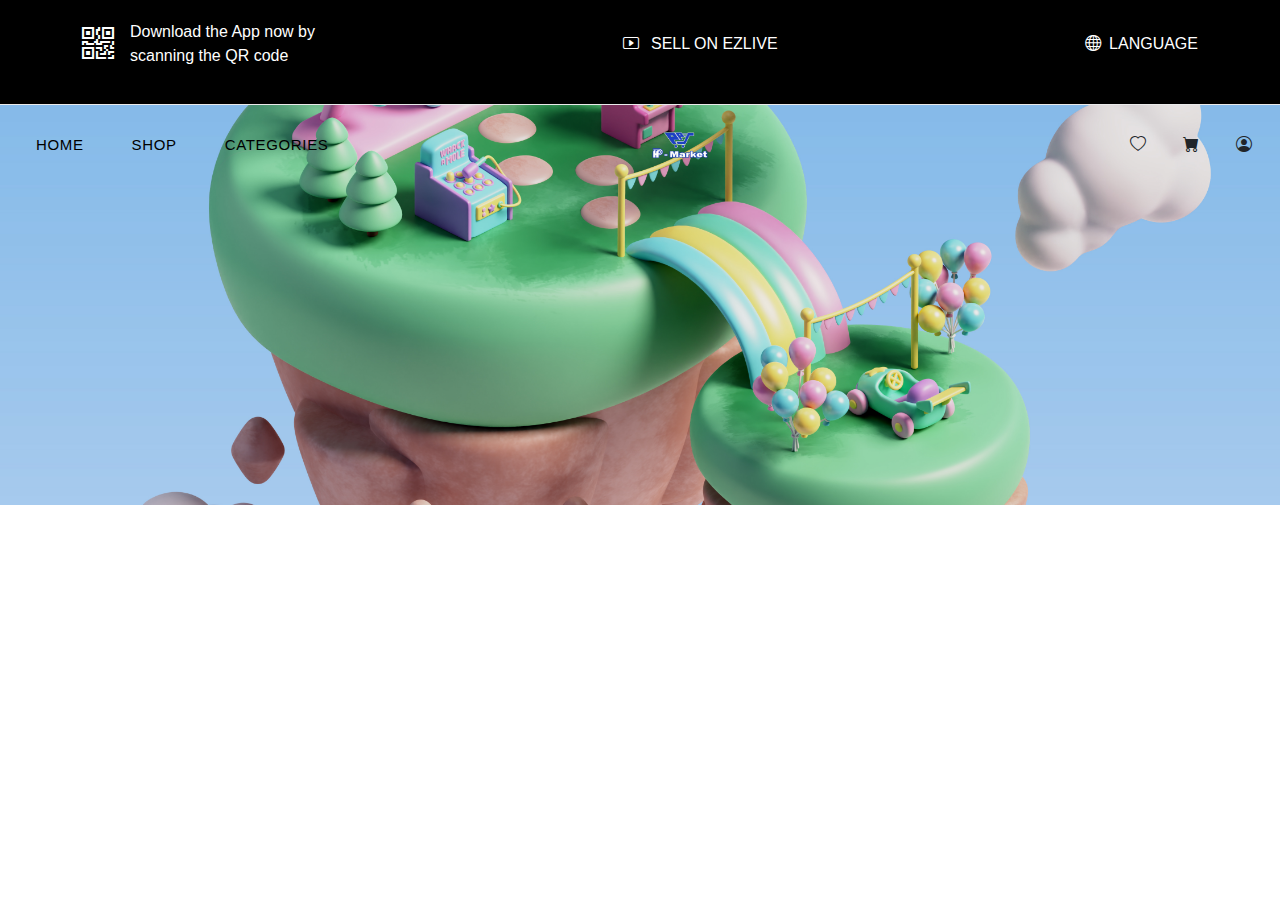
==== index.html @ 407cff0b "Day-1 commit" ====
<!doctype html>
<html lang="en">

<head>
  <meta charset="utf-8">
  <meta name="viewport" content="width=device-width, initial-scale=1">
  <title>Ecommerce_Design</title>
  <!-- bootstrap link -->
  <link href="https://cdn.jsdelivr.net/npm/bootstrap@5.3.3/dist/css/bootstrap.min.css" rel="stylesheet"
    integrity="sha384-QWTKZyjpPEjISv5WaRU9OFeRpok6YctnYmDr5pNlyT2bRjXh0JMhjY6hW+ALEwIH" crossorigin="anonymous">
  <!-- bootstrap_icon link -->
  <link href="https://cdn.jsdelivr.net/npm/bootstrap-icons/font/bootstrap-icons.css" rel="stylesheet">
  <!-- css_link -->
  <link rel="stylesheet" type="text/css" href="style.css">
</head>

<body>
  <!-- header -->
  <header class="site-header">
    <div class="container">
      <div class="row">
        <div class="col-lg-12 col-12 d-flex flex-wrap align-items-center">
          <p class="d-flex me-4 mb-3">
            <i class="bi bi-qr-code me-2 pe-2" style="font-size: 2rem;"></i>
            Download the App now by<br>
            scanning the QR code
          </p>
          <p class="d-flex d-lg-block d-md-block d-none me-4 mb-3 ms-auto">
            <i class="i bi-play-btn me-2"></i>
            SELL ON EZLIVE
          </p>
          <p class="site-header-icon-wrap text-white d-flex mb-3 ms-auto">
            <i class="bi bi-globe me-2"></i>
            LANGUAGE
          </p>
        </div>
      </div>
    </div>
  </header>
  <!-- header -->

  <!-- background image container -->
  <div class="background-image-container" style="background-image: url('profile1.jpg'); background-size: cover; background-position: center; width: 100%; height: 400px; position: relative;">
    <!-- navbar -->
    <nav class="navbar navbar-expand-lg navbar-light" style="position: absolute; top: 0; width: 100%;">
      <div class="container-fluid">
        <ul class="nav col-12 col-md-auto mb-2 justify-content-center mb-md-0">
          <li><a href="#" class="px-4">HOME</a></li>
          <li><a href="#" class="px-4">SHOP</a></li>
          <li><a href="#" class="px-4">CATEGORIES</a></li>
        </ul>

        <a href="#" class="d-flex align-items-center col-md-3 mb-2 mb-md-0 text-dark text-decoration-none ms-auto">
          <img src="Logo.png" width="80" height="64" alt="Ezlive"/>
        </a>

        <div class="col-md-3 text-end">
          <i class="bi bi-heart px-3" aria-label="Wishlist"></i>
          <i class="bi bi-cart-fill px-3" aria-label="Cart"></i>
          <i class="bi bi-person-circle px-3" aria-label="Profile"></i>
        </div>
      </div>
    </nav>
    <!-- navbar -->

    <!-- slider (if any) -->
    <!-- Add your slider code here if you have one -->
  </div>
  <!-- background image container -->

<script src="https://cdn.jsdelivr.net/npm/bootstrap@5.3.3/dist/js/bootstrap.bundle.min.js"
  integrity="sha384-YvpcrYf0tY3lHB60NNkmXc5s9fDVZLESaAA55NDzOxhy9GkcIdslK1eN7N6jIeHz"
  crossorigin="anonymous"></script>
</body>

</html>
---- style.css ----
.site-header{
    background-color: #000;
    border-bottom: 1px solid #eaeaea;
    /* margin-bottom: 20px; */
    padding: 20px 0;
    color: #fff;
    font-family: "Montserrat", Sans-serif;
}

/* Navigation menu styles */
nav ul{
    margin: 0;
    padding: 0;
    list-style: none;
}

/* Navigation menu list item styles */
nav ul li{
  font-family: "Montserrat", Sans-serif;
  font-size: 15px;
  font-weight: 500;
  text-transform: uppercase;
  line-height: 26px;
  letter-spacing: 0.65px;
}

/* Navigation menu link hover styles */
nav ul li a:hover{
    color: #ef1ad6;
}

/* Navigation menu link styles */
nav ul li a{
    text-decoration: none;
    color: #000;
    display: inline-block;
} /* end nav ul li a */
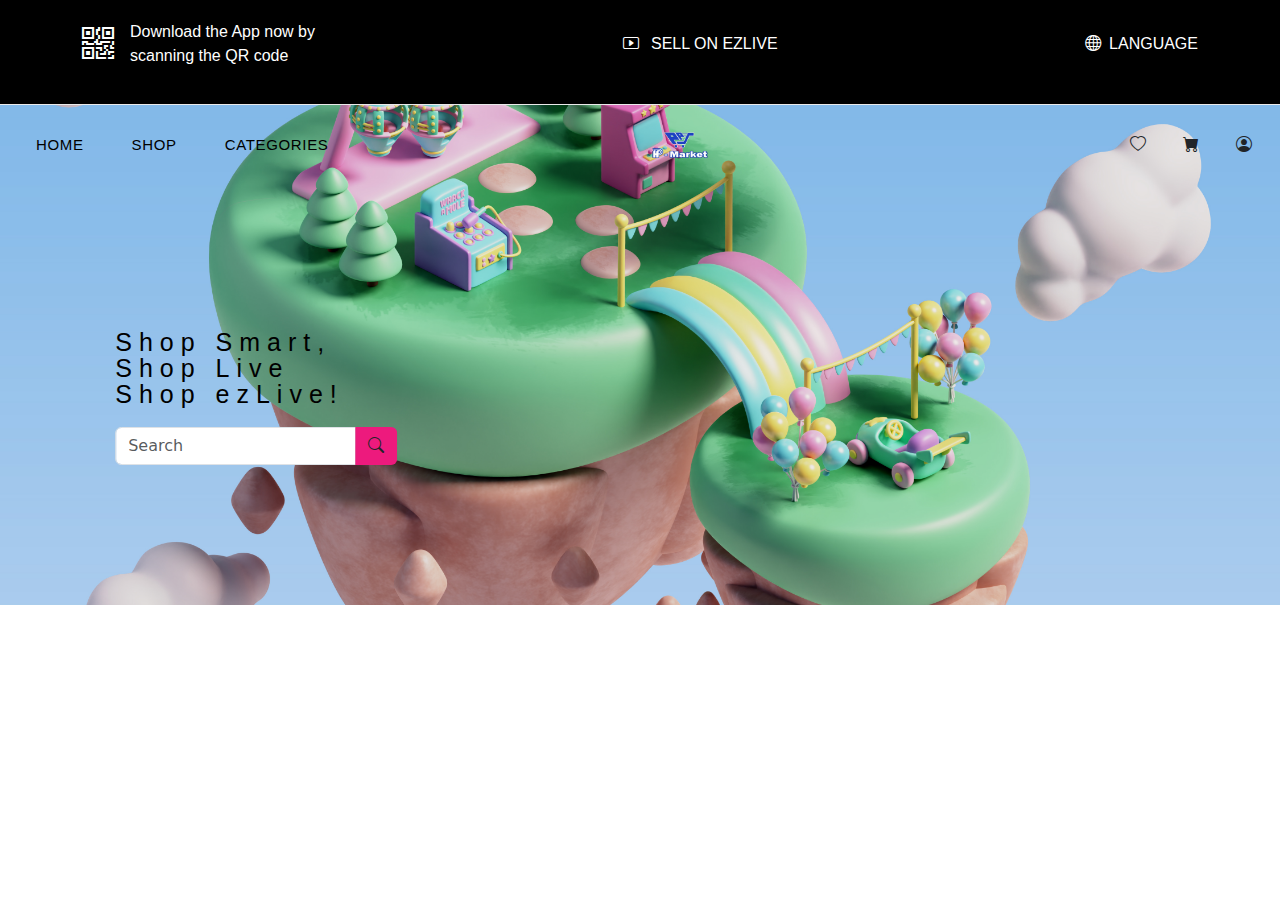
==== commit 3493af11: "Day2 commit" ====
--- a/index.html
+++ b/index.html
@@ -40,7 +40,22 @@
   <!-- header -->
 
   <!-- background image container -->
-  <div class="background-image-container" style="background-image: url('profile1.jpg'); background-size: cover; background-position: center; width: 100%; height: 400px; position: relative;">
+  <div class="background-image-container" 
+    style="background-image: url('profile1.jpg'); background-size: cover; 
+    background-position: center; width: 100%; height: 500px; position: relative;">
+    <!-- search bar in the background-image-->
+     <div class="search-bar-container">
+      <p class="search-bar-text">Shop Smart,
+        <br>Shop Live
+        <br>Shop ezLive!
+      </p>
+      <div class="input-group mb-3">
+        <input type="text" class="form-control" placeholder="Search" aria-label="Search"
+          aria-describedby="button-addon2">
+        <button class="btn btn-outline-white" style="background-color: #ed1a7d;" type="button" id="button-addon2"><i class="bi bi-search"></i></button>
+      </div>
+    </div>
+
     <!-- navbar -->
     <nav class="navbar navbar-expand-lg navbar-light" style="position: absolute; top: 0; width: 100%;">
       <div class="container-fluid">
@@ -62,11 +77,11 @@
       </div>
     </nav>
     <!-- navbar -->
-
-    <!-- slider (if any) -->
-    <!-- Add your slider code here if you have one -->
   </div>
   <!-- background image container -->
+
+  <!-- Exploer Sport start -->
+
 
 <script src="https://cdn.jsdelivr.net/npm/bootstrap@5.3.3/dist/js/bootstrap.bundle.min.js"
   integrity="sha384-YvpcrYf0tY3lHB60NNkmXc5s9fDVZLESaAA55NDzOxhy9GkcIdslK1eN7N6jIeHz"
--- a/style.css
+++ b/style.css
@@ -35,3 +35,21 @@
     color: #000;
     display: inline-block;
 } /* end nav ul li a */
+
+.search-bar-container{
+    position: absolute; 
+    top: 60%;
+    left: 20%; 
+    transform: translate(-50%, -50%); 
+    width: 22%; 
+}
+
+.search-bar-text{
+    font-family: 'Roboto', sans-serif;
+    font-size: 25px;
+    font-weight: 500;
+    color: #000;
+    margin-bottom: 20px;
+    line-height: 26px;
+    letter-spacing: 7px;
+}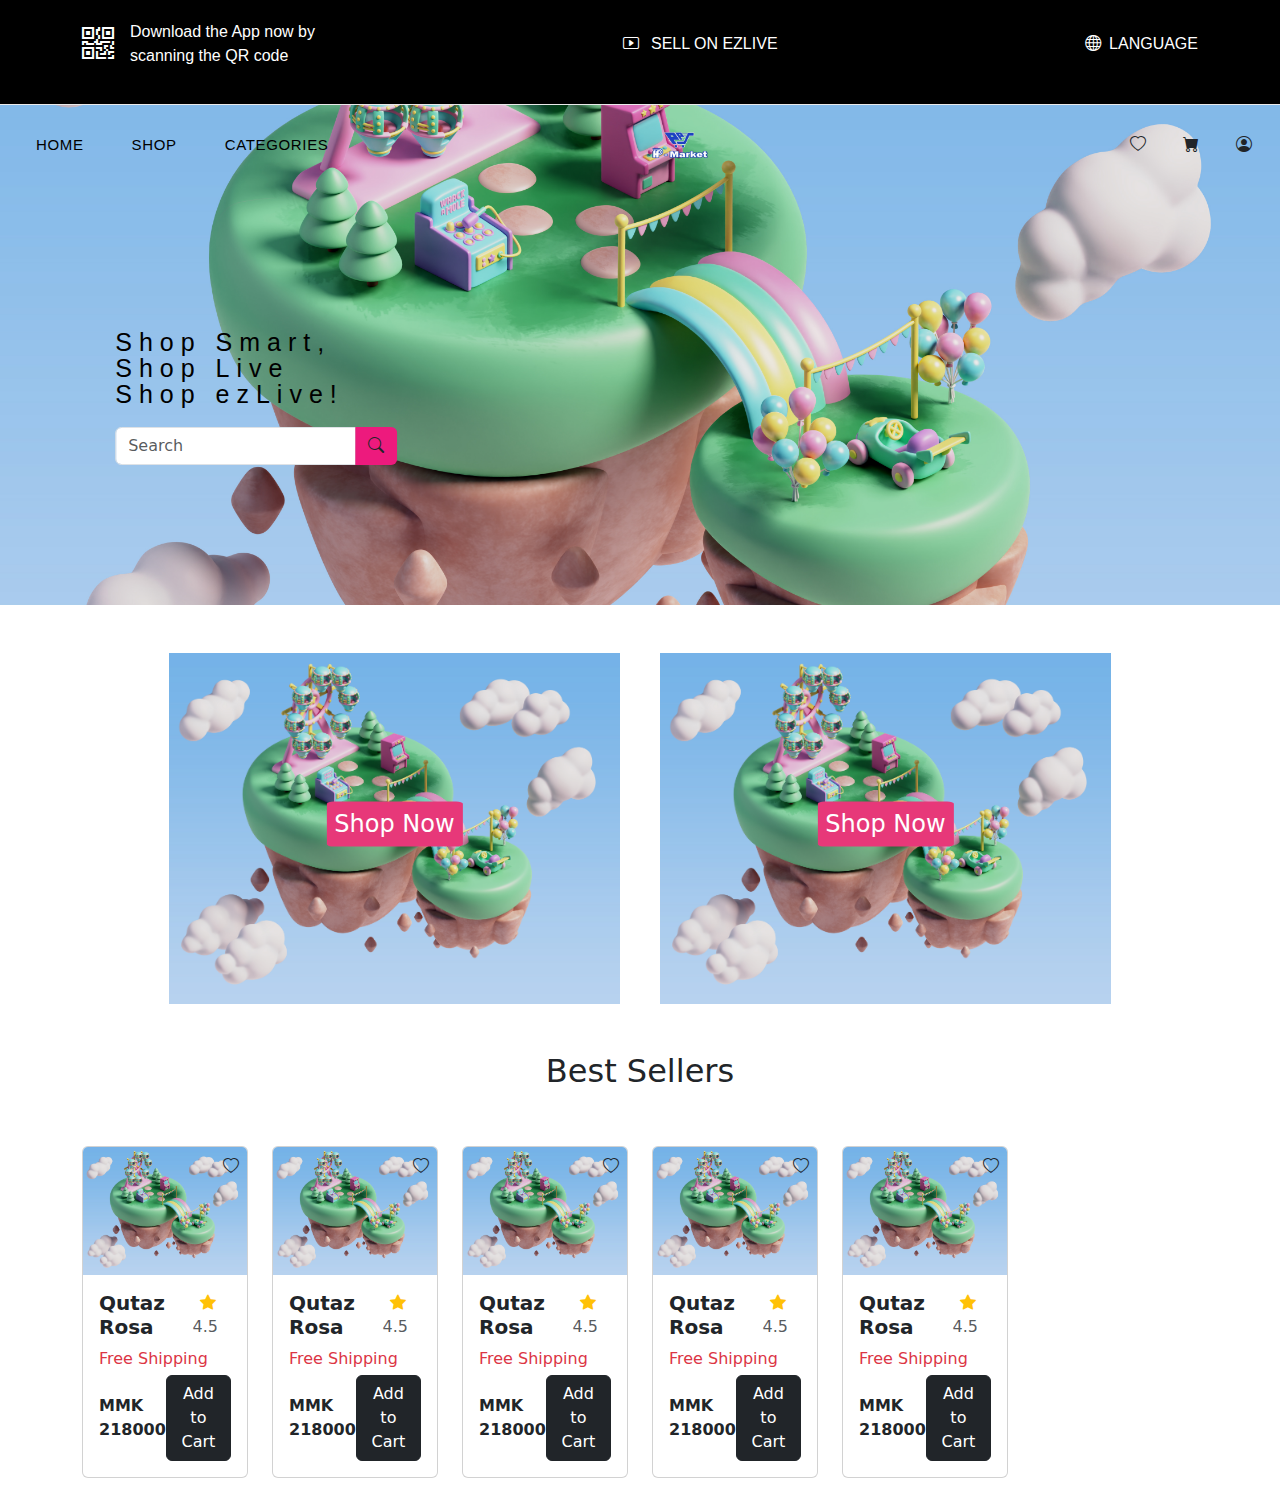
==== commit c656def8: "Day3 commit" ====
--- a/index.html
+++ b/index.html
@@ -1,91 +1,302 @@
 <!doctype html>
 <html lang="en">
 
-<head>
-  <meta charset="utf-8">
-  <meta name="viewport" content="width=device-width, initial-scale=1">
-  <title>Ecommerce_Design</title>
-  <!-- bootstrap link -->
-  <link href="https://cdn.jsdelivr.net/npm/bootstrap@5.3.3/dist/css/bootstrap.min.css" rel="stylesheet"
-    integrity="sha384-QWTKZyjpPEjISv5WaRU9OFeRpok6YctnYmDr5pNlyT2bRjXh0JMhjY6hW+ALEwIH" crossorigin="anonymous">
-  <!-- bootstrap_icon link -->
-  <link href="https://cdn.jsdelivr.net/npm/bootstrap-icons/font/bootstrap-icons.css" rel="stylesheet">
-  <!-- css_link -->
-  <link rel="stylesheet" type="text/css" href="style.css">
-</head>
-
-<body>
-  <!-- header -->
-  <header class="site-header">
-    <div class="container">
-      <div class="row">
-        <div class="col-lg-12 col-12 d-flex flex-wrap align-items-center">
-          <p class="d-flex me-4 mb-3">
-            <i class="bi bi-qr-code me-2 pe-2" style="font-size: 2rem;"></i>
-            Download the App now by<br>
-            scanning the QR code
-          </p>
-          <p class="d-flex d-lg-block d-md-block d-none me-4 mb-3 ms-auto">
-            <i class="i bi-play-btn me-2"></i>
-            SELL ON EZLIVE
-          </p>
-          <p class="site-header-icon-wrap text-white d-flex mb-3 ms-auto">
-            <i class="bi bi-globe me-2"></i>
-            LANGUAGE
-          </p>
-        </div>
-      </div>
+  <head>
+    <meta charset="utf-8">
+    <meta name="viewport" content="width=device-width, initial-scale=1">
+    <title>Ecommerce_Design</title>
+    <!-- bootstrap link -->
+    <link href="https://cdn.jsdelivr.net/npm/bootstrap@5.3.3/dist/css/bootstrap.min.css" rel="stylesheet"
+      integrity="sha384-QWTKZyjpPEjISv5WaRU9OFeRpok6YctnYmDr5pNlyT2bRjXh0JMhjY6hW+ALEwIH" crossorigin="anonymous">
+    <!-- bootstrap_icon link -->
+    <link href="https://cdn.jsdelivr.net/npm/bootstrap-icons/font/bootstrap-icons.css" rel="stylesheet">
+    <!-- css_link -->
+    <link rel="stylesheet" type="text/css" href="style.css">
+  </head>
+
+  <body>
+    <!-- header -->
+    <header class="site-header">
+      <div class="container">
+        <div class="row">
+          <div class="col-lg-12 col-12 d-flex flex-wrap align-items-center">
+            <p class="d-flex me-4 mb-3">
+              <i class="bi bi-qr-code me-2 pe-2" style="font-size: 2rem;"></i>
+              Download the App now by<br>
+              scanning the QR code
+            </p>
+            <p class="d-flex d-lg-block d-md-block d-none me-4 mb-3 ms-auto">
+              <i class="i bi-play-btn me-2"></i>
+              SELL ON EZLIVE
+            </p>
+            <p class="site-header-icon-wrap text-white d-flex mb-3 ms-auto">
+              <i class="bi bi-globe me-2"></i>
+              LANGUAGE
+            </p>
+          </div>
+        </div>
+      </div>
+    </header>
+    <!-- header -->
+
+    <!-- background image container -->
+    <div class="background-image-container" style="background-image: url('profile1.jpg'); background-size: cover; 
+    background-position: center; width: 100%; height: 500px; position: relative;">
+      <!-- search bar in the background-image-->
+      <div class="search-bar-container">
+        <p class="search-bar-text">Shop Smart,
+          <br>Shop Live
+          <br>Shop ezLive!
+        </p>
+        <div class="input-group mb-3">
+          <input type="text" class="form-control" placeholder="Search" aria-label="Search"
+            aria-describedby="button-addon2">
+          <button class="btn btn-outline-white search-icon" style="background-color: #ed1a7d;" type="button"
+            id="button-addon2"><i class="bi bi-search"></i></button>
+        </div>
+      </div>
+
+      <!-- navbar -->
+      <nav class="navbar navbar-expand-lg navbar-light" style="position: absolute; top: 0; width: 100%;">
+        <div class="container-fluid">
+          <ul class="nav col-12 col-md-auto mb-2 justify-content-center mb-md-0">
+            <li><a href="#" class="px-4">HOME</a></li>
+            <li><a href="#" class="px-4">SHOP</a></li>
+            <li><a href="#" class="px-4">CATEGORIES</a></li>
+          </ul>
+
+          <a href="#" class="d-flex align-items-center col-md-3 mb-2 mb-md-0 text-dark text-decoration-none ms-auto">
+            <img src="Logo.png" width="80" height="64" alt="Ezlive" />
+          </a>
+
+          <div class="col-md-3 text-end">
+            <i class="bi bi-heart px-3" aria-label="Wishlist"></i>
+            <i class="bi bi-cart-fill px-3" aria-label="Cart"></i>
+            <i class="bi bi-person-circle px-3" aria-label="Profile"></i>
+          </div>
+        </div>
+      </nav>
+      <!-- navbar -->
     </div>
-  </header>
-  <!-- header -->
-
-  <!-- background image container -->
-  <div class="background-image-container" 
-    style="background-image: url('profile1.jpg'); background-size: cover; 
-    background-position: center; width: 100%; height: 500px; position: relative;">
-    <!-- search bar in the background-image-->
-     <div class="search-bar-container">
-      <p class="search-bar-text">Shop Smart,
-        <br>Shop Live
-        <br>Shop ezLive!
-      </p>
-      <div class="input-group mb-3">
-        <input type="text" class="form-control" placeholder="Search" aria-label="Search"
-          aria-describedby="button-addon2">
-        <button class="btn btn-outline-white" style="background-color: #ed1a7d;" type="button" id="button-addon2"><i class="bi bi-search"></i></button>
+    <!-- background image container -->
+
+    <!-- Exploer Sport start -->
+    <!-- Exploer Sport start -->
+    <!-- <div class="d-flex justify-content-center align-items-center mt-3">
+        <h2 class="text-center">
+          Explore Sports
+        </h2>
+      </div>
+  
+      <div class="container mt-2 ">
+        <div class="row justify-content-center">          left-arrow -->
+
+    <!-- Centered Icon -->
+    <!-- <div class="d-flex justify-content-center mb-3 mt-5">
+              <div class="slider-arrow d-flex justify-content-center align-items-center">
+                <i class="bi bi-arrow-left-circle"></i>
+              </div>
+              <span class="first_icon px-2">
+                <img src="profile1.jpg" alt="">
+              </span>
+              <span class="first_icon px-2">
+                <img src="Logo.png" alt="">
+              </span>
+              <span class="first_icon px-2">
+                <img src="profile1.jpg" alt="">
+              </span>
+              <span class="first_icon px-2">
+                <img src="Logo.png" alt="">
+              </span>
+              <span class="first_icon px-2">
+                <img src="profile1.jpg" alt="">
+              </span>
+              <span class="first_icon px-2">
+                <img src="Logo.png" alt="">
+              </span>
+              <span class="first_icon px-2">
+                <img src="profile1.jpg" alt="">
+              </span>
+              <div class="slider-arrow d-flex justify-content-center align-items-center">
+                <i class="bi bi-arrow-right-circle"></i>
+              </div>
+            </div>
+          </div>
+        </div>
+      </div> -->
+    <!-- Exploer Sport start -->
+
+    <!-- poster -->
+    <div class="container mt-5">
+      <div class="row justify-content-center">
+        <div class="col-5 position-relative mx-2">
+          <div class="position-absolute top-50 start-50 translate-middle">
+            <h2 class="text-center fs-4 p-2 text-white" style="background-color: #E73879; border-radius: 5%;">
+              Shop Now
+            </h2>
+          </div>
+          <img src="profile1.jpg" alt="poster" class="img-fluid">
+        </div>
+
+        <div class="col-5 position-relative mx-2">
+          <div class="position-absolute top-50 start-50 translate-middle">
+            <h2 class="text-center fs-4 p-2 text-white" style="background-color: #E73879; border-radius: 5%;">
+              Shop Now
+            </h2>
+          </div>
+          <img src="profile1.jpg" alt="poster" class="img-fluid">
+        </div>
+
       </div>
     </div>
-
-    <!-- navbar -->
-    <nav class="navbar navbar-expand-lg navbar-light" style="position: absolute; top: 0; width: 100%;">
-      <div class="container-fluid">
-        <ul class="nav col-12 col-md-auto mb-2 justify-content-center mb-md-0">
-          <li><a href="#" class="px-4">HOME</a></li>
-          <li><a href="#" class="px-4">SHOP</a></li>
-          <li><a href="#" class="px-4">CATEGORIES</a></li>
-        </ul>
-
-        <a href="#" class="d-flex align-items-center col-md-3 mb-2 mb-md-0 text-dark text-decoration-none ms-auto">
-          <img src="Logo.png" width="80" height="64" alt="Ezlive"/>
-        </a>
-
-        <div class="col-md-3 text-end">
-          <i class="bi bi-heart px-3" aria-label="Wishlist"></i>
-          <i class="bi bi-cart-fill px-3" aria-label="Cart"></i>
-          <i class="bi bi-person-circle px-3" aria-label="Profile"></i>
-        </div>
-      </div>
-    </nav>
-    <!-- navbar -->
-  </div>
-  <!-- background image container -->
-
-  <!-- Exploer Sport start -->
-
-
-<script src="https://cdn.jsdelivr.net/npm/bootstrap@5.3.3/dist/js/bootstrap.bundle.min.js"
-  integrity="sha384-YvpcrYf0tY3lHB60NNkmXc5s9fDVZLESaAA55NDzOxhy9GkcIdslK1eN7N6jIeHz"
-  crossorigin="anonymous"></script>
-</body>
+    <!-- poster -->
+
+    <!-- Best Sellers -->
+    <div class="d-flex justify-content-center align-items-center mt-5">
+      <h2 class="text-center">
+        Best Sellers
+      </h2>
+    </div>
+
+    <div class="container mt-5">
+      <div class="row justify-content-start">
+        <!-- product -->
+        <div class="col-2">
+          <div class="card mb-4">
+            <div class="position-absolute top-0 end-0 mx-2 my-2">
+              <i class="bi bi-heart"></i>
+            </div>
+            <img src="profile1.jpg" class="card-img-top" alt="">
+            <div class="card-body">
+              <div class="d-flex justify-content-between">
+                <h5 class="card-title fw-semibold me-2">Qutaz Rosa</h5>
+                <span class="text-muted"><i class="bi bi-star-fill px-2" style="color:rgb(255 193 7) ;"></i>4.5</span>
+                </i>
+              </div>
+
+              <p class="text-danger fw-medium mb-1">
+                Free Shipping
+              </p>
+
+              <div class="d-flex justify-content-between align-items-center">
+                <p class="text-dark fw-semibold my-auto">MMK 218000</p>
+                <button class="btn btn-dark card-button">Add to Cart</button>
+                </i>
+              </div>
+            </div>
+          </div>
+        </div>
+
+        <div class="col-2">
+          <div class="card mb-4">
+            <div class="position-absolute top-0 end-0 mx-2 my-2">
+              <i class="bi bi-heart"></i>
+            </div>
+            <img src="profile1.jpg" class="card-img-top" alt="">
+            <div class="card-body">
+              <div class="d-flex justify-content-between">
+                <h5 class="card-title fw-semibold me-2">Qutaz Rosa</h5>
+                <span class="text-muted"><i class="bi bi-star-fill px-2" style="color:rgb(255 193 7) ;"></i>4.5</span>
+                </i>
+              </div>
+
+              <p class="text-danger fw-medium mb-1">
+                Free Shipping
+              </p>
+
+              <div class="d-flex justify-content-between align-items-center">
+                <p class="text-dark fw-semibold my-auto">MMK 218000</p>
+                <button class="btn btn-dark card-button">Add to Cart</button>
+                </i>
+              </div>
+            </div>
+          </div>
+        </div>
+
+        <div class="col-2">
+          <div class="card mb-4">
+            <div class="position-absolute top-0 end-0 mx-2 my-2">
+              <i class="bi bi-heart"></i>
+            </div>
+            <img src="profile1.jpg" class="card-img-top" alt="">
+            <div class="card-body">
+              <div class="d-flex justify-content-between">
+                <h5 class="card-title fw-semibold me-2">Qutaz Rosa</h5>
+                <span class="text-muted"><i class="bi bi-star-fill px-2" style="color:rgb(255 193 7) ;"></i>4.5</span>
+                </i>
+              </div>
+
+              <p class="text-danger fw-medium mb-1">
+                Free Shipping
+              </p>
+
+              <div class="d-flex justify-content-between align-items-center">
+                <p class="text-dark fw-semibold my-auto">MMK 218000</p>
+                <button class="btn btn-dark card-button">Add to Cart</button>
+                </i>
+              </div>
+            </div>
+          </div>
+        </div>
+
+        <div class="col-2">
+          <div class="card mb-4">
+            <div class="position-absolute top-0 end-0 mx-2 my-2">
+              <i class="bi bi-heart"></i>
+            </div>
+            <img src="profile1.jpg" class="card-img-top" alt="">
+            <div class="card-body">
+              <div class="d-flex justify-content-between">
+                <h5 class="card-title fw-semibold me-2">Qutaz Rosa</h5>
+                <span class="text-muted"><i class="bi bi-star-fill px-2" style="color:rgb(255 193 7) ;"></i>4.5</span>
+                </i>
+              </div>
+
+              <p class="text-danger fw-medium mb-1">
+                Free Shipping
+              </p>
+
+              <div class="d-flex justify-content-between align-items-center">
+                <p class="text-dark fw-semibold my-auto">MMK 218000</p>
+                <button class="btn btn-dark card-button">Add to Cart</button>
+                </i>
+              </div>
+            </div>
+          </div>
+        </div>
+
+        <div class="col-2">
+          <div class="card mb-4">
+            <div class="position-absolute top-0 end-0 mx-2 my-2">
+              <i class="bi bi-heart"></i>
+            </div>
+            <img src="profile1.jpg" class="card-img-top" alt="">
+            <div class="card-body">
+              <div class="d-flex justify-content-between">
+                <h5 class="card-title fw-semibold me-2">Qutaz Rosa</h5>
+                <span class="text-muted"><i class="bi bi-star-fill px-2" style="color:rgb(255 193 7) ;"></i>4.5</span>
+                </i>
+              </div>
+
+              <p class="text-danger fw-medium mb-1">
+                Free Shipping
+              </p>
+
+              <div class="d-flex justify-content-between align-items-center">
+                <p class="text-dark fw-semibold my-auto">MMK 218000</p>
+                <button class="btn btn-dark card-button">Add to Cart</button>
+                </i>
+              </div>
+            </div>
+          </div>
+        </div>
+      </div>
+    </div>
+    <!-- end Sellers -->
+
+    <script src="https://cdn.jsdelivr.net/npm/bootstrap@5.3.3/dist/js/bootstrap.bundle.min.js"
+      integrity="sha384-YvpcrYf0tY3lHB60NNkmXc5s9fDVZLESaAA55NDzOxhy9GkcIdslK1eN7N6jIeHz"
+      crossorigin="anonymous"></script>
+  </body>
 
 </html>--- a/style.css
+++ b/style.css
@@ -52,4 +52,42 @@
     margin-bottom: 20px;
     line-height: 26px;
     letter-spacing: 7px;
+}
+
+.search-icon:hover{
+    color: #fff;
+}
+
+.first_icon{
+    margin: 0 35px;    
+}
+
+.first_icon img{
+    width: 100px; 
+    height: 100px; 
+    border-radius: 50%;
+    border: 1px solid #000;
+}
+
+.first_icon img:hover{
+    border: 1px solid #ef1ad6;
+}
+
+.slider-arrow{
+    color: #000;
+    cursor: pointer;
+    margin: 0 30px;
+}
+
+.slider-arrow i{
+    font-size: 30px;
+}
+
+.slider-arrow:hover{
+    color: #ef1ad6;
+}
+
+.card-button:hover{
+    color: #000;
+    background-color: floralwhite;
 }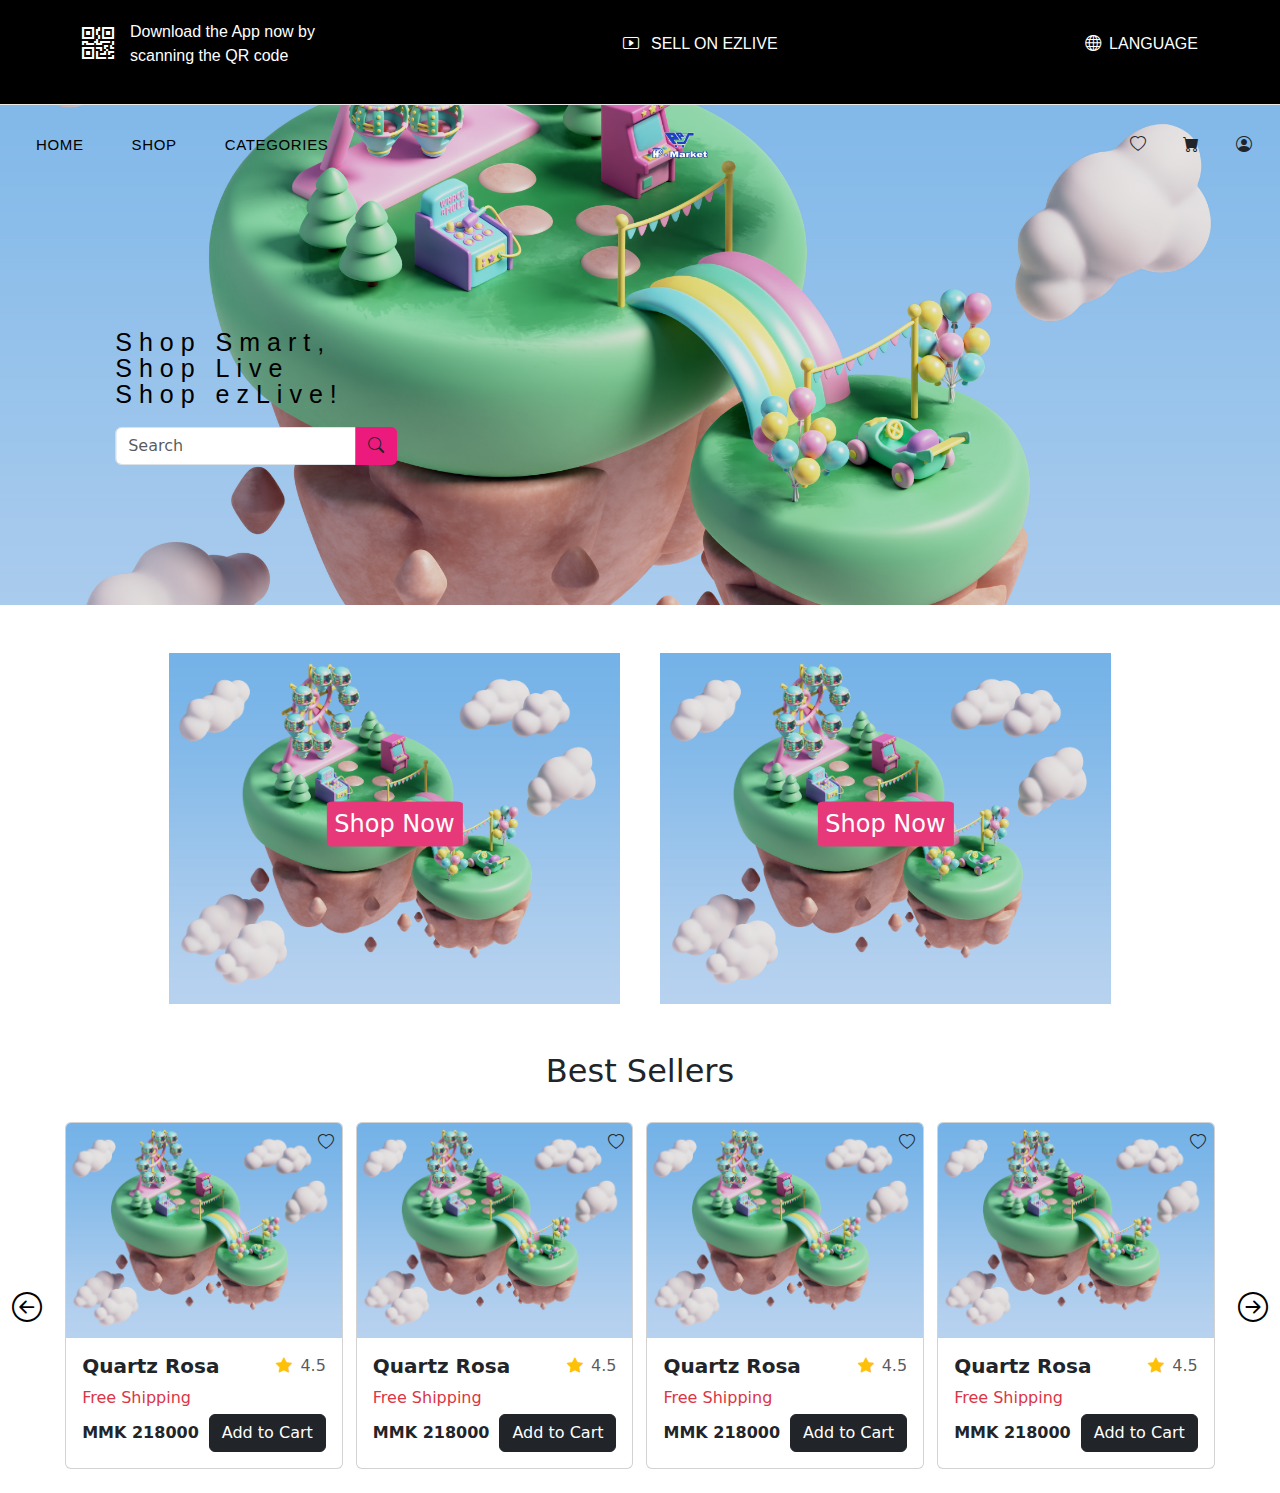
==== commit eb9e207f: "Day4 commit" ====
--- a/index.html
+++ b/index.html
@@ -157,141 +157,108 @@
         Best Sellers
       </h2>
     </div>
-
-    <div class="container mt-5">
-      <div class="row justify-content-start">
-        <!-- product -->
-        <div class="col-2">
-          <div class="card mb-4">
-            <div class="position-absolute top-0 end-0 mx-2 my-2">
-              <i class="bi bi-heart"></i>
-            </div>
-            <img src="profile1.jpg" class="card-img-top" alt="">
-            <div class="card-body">
-              <div class="d-flex justify-content-between">
-                <h5 class="card-title fw-semibold me-2">Qutaz Rosa</h5>
-                <span class="text-muted"><i class="bi bi-star-fill px-2" style="color:rgb(255 193 7) ;"></i>4.5</span>
-                </i>
-              </div>
-
-              <p class="text-danger fw-medium mb-1">
-                Free Shipping
-              </p>
-
-              <div class="d-flex justify-content-between align-items-center">
-                <p class="text-dark fw-semibold my-auto">MMK 218000</p>
-                <button class="btn btn-dark card-button">Add to Cart</button>
-                </i>
-              </div>
-            </div>
-          </div>
-        </div>
-
-        <div class="col-2">
-          <div class="card mb-4">
-            <div class="position-absolute top-0 end-0 mx-2 my-2">
-              <i class="bi bi-heart"></i>
-            </div>
-            <img src="profile1.jpg" class="card-img-top" alt="">
-            <div class="card-body">
-              <div class="d-flex justify-content-between">
-                <h5 class="card-title fw-semibold me-2">Qutaz Rosa</h5>
-                <span class="text-muted"><i class="bi bi-star-fill px-2" style="color:rgb(255 193 7) ;"></i>4.5</span>
-                </i>
-              </div>
-
-              <p class="text-danger fw-medium mb-1">
-                Free Shipping
-              </p>
-
-              <div class="d-flex justify-content-between align-items-center">
-                <p class="text-dark fw-semibold my-auto">MMK 218000</p>
-                <button class="btn btn-dark card-button">Add to Cart</button>
-                </i>
-              </div>
-            </div>
-          </div>
-        </div>
-
-        <div class="col-2">
-          <div class="card mb-4">
-            <div class="position-absolute top-0 end-0 mx-2 my-2">
-              <i class="bi bi-heart"></i>
-            </div>
-            <img src="profile1.jpg" class="card-img-top" alt="">
-            <div class="card-body">
-              <div class="d-flex justify-content-between">
-                <h5 class="card-title fw-semibold me-2">Qutaz Rosa</h5>
-                <span class="text-muted"><i class="bi bi-star-fill px-2" style="color:rgb(255 193 7) ;"></i>4.5</span>
-                </i>
-              </div>
-
-              <p class="text-danger fw-medium mb-1">
-                Free Shipping
-              </p>
-
-              <div class="d-flex justify-content-between align-items-center">
-                <p class="text-dark fw-semibold my-auto">MMK 218000</p>
-                <button class="btn btn-dark card-button">Add to Cart</button>
-                </i>
-              </div>
-            </div>
-          </div>
-        </div>
-
-        <div class="col-2">
-          <div class="card mb-4">
-            <div class="position-absolute top-0 end-0 mx-2 my-2">
-              <i class="bi bi-heart"></i>
-            </div>
-            <img src="profile1.jpg" class="card-img-top" alt="">
-            <div class="card-body">
-              <div class="d-flex justify-content-between">
-                <h5 class="card-title fw-semibold me-2">Qutaz Rosa</h5>
-                <span class="text-muted"><i class="bi bi-star-fill px-2" style="color:rgb(255 193 7) ;"></i>4.5</span>
-                </i>
-              </div>
-
-              <p class="text-danger fw-medium mb-1">
-                Free Shipping
-              </p>
-
-              <div class="d-flex justify-content-between align-items-center">
-                <p class="text-dark fw-semibold my-auto">MMK 218000</p>
-                <button class="btn btn-dark card-button">Add to Cart</button>
-                </i>
-              </div>
-            </div>
-          </div>
-        </div>
-
-        <div class="col-2">
-          <div class="card mb-4">
-            <div class="position-absolute top-0 end-0 mx-2 my-2">
-              <i class="bi bi-heart"></i>
-            </div>
-            <img src="profile1.jpg" class="card-img-top" alt="">
-            <div class="card-body">
-              <div class="d-flex justify-content-between">
-                <h5 class="card-title fw-semibold me-2">Qutaz Rosa</h5>
-                <span class="text-muted"><i class="bi bi-star-fill px-2" style="color:rgb(255 193 7) ;"></i>4.5</span>
-                </i>
-              </div>
-
-              <p class="text-danger fw-medium mb-1">
-                Free Shipping
-              </p>
-
-              <div class="d-flex justify-content-between align-items-center">
-                <p class="text-dark fw-semibold my-auto">MMK 218000</p>
-                <button class="btn btn-dark card-button">Add to Cart</button>
-                </i>
-              </div>
-            </div>
-          </div>
-        </div>
-      </div>
-    </div>
+    <div class="container-fluid mt-4">
+      <div class="row">
+        <div class="col-md-12 d-flex justify-content-between align-items-center flex-wrap">
+
+          <div class="slider-arrow justify-content-center">
+            <i class="bi bi-arrow-left-circle"></i>
+          </div>
+
+          <div class="col-md-2 d-flex flex-column align-items-center mx-4">
+            <div class="card mb-4">
+              <div class="position-absolute top-0 end-0 mx-2 my-2">
+                <i class="bi bi-heart"></i>
+              </div>
+              <img src="profile1.jpg" class="card-img-top" alt="Product Image">
+              <div class="card-body">
+                <div class="d-flex justify-content-between">
+                  <h5 class="card-title fw-semibold me-2">Quartz Rosa</h5>
+                  <span class="text-muted">
+                    <i class="bi bi-star-fill px-2" style="color:rgb(255 193 7);"></i>4.5
+                  </span>
+                </div>
+                <p class="text-danger fw-medium mb-1">Free Shipping</p>
+                <div class="d-flex justify-content-between align-items-center">
+                  <p class="text-dark fw-semibold my-auto" style="white-space: nowrap; margin-right: 10px;">MMK 218000</p>
+                  <button type="button" class="btn btn-dark card-button" style="white-space: nowrap;">Add to Cart</button>
+                </div>
+              </div>
+            </div>
+          </div>
+
+          <div class="col-md-2 d-flex flex-column align-items-center mx-4">
+            <div class="card mb-4">
+              <div class="position-absolute top-0 end-0 mx-2 my-2">
+                <i class="bi bi-heart"></i>
+              </div>
+              <img src="profile1.jpg" class="card-img-top" alt="Product Image">
+              <div class="card-body">
+                <div class="d-flex justify-content-between">
+                  <h5 class="card-title fw-semibold me-2">Quartz Rosa</h5>
+                  <span class="text-muted">
+                    <i class="bi bi-star-fill px-2" style="color:rgb(255 193 7);"></i>4.5
+                  </span>
+                </div>
+                <p class="text-danger fw-medium mb-1">Free Shipping</p>
+                <div class="d-flex justify-content-between align-items-center">
+                  <p class="text-dark fw-semibold my-auto" style="white-space: nowrap; margin-right: 10px;">MMK 218000</p>
+                  <button type="button" class="btn btn-dark card-button" style="white-space: nowrap;">Add to Cart</button>
+                </div>
+              </div>
+            </div>
+          </div>
+
+          <div class="col-md-2 d-flex flex-column align-items-center mx-4">
+            <div class="card mb-4">
+              <div class="position-absolute top-0 end-0 mx-2 my-2">
+                <i class="bi bi-heart"></i>
+              </div>
+              <img src="profile1.jpg" class="card-img-top" alt="Product Image">
+              <div class="card-body">
+                <div class="d-flex justify-content-between">
+                  <h5 class="card-title fw-semibold me-2">Quartz Rosa</h5>
+                  <span class="text-muted">
+                    <i class="bi bi-star-fill px-2" style="color:rgb(255 193 7);"></i>4.5
+                  </span>
+                </div>
+                <p class="text-danger fw-medium mb-1">Free Shipping</p>
+                <div class="d-flex justify-content-between align-items-center">
+                  <p class="text-dark fw-semibold my-auto" style="white-space: nowrap; margin-right: 10px;">MMK 218000</p>
+                  <button type="button" class="btn btn-dark card-button" style="white-space: nowrap;">Add to Cart</button>
+                </div>
+              </div>
+            </div>
+          </div>
+
+          <div class="col-md-2 d-flex flex-column align-items-center mx-4">
+            <div class="card mb-4">
+              <div class="position-absolute top-0 end-0 mx-2 my-2">
+                <i class="bi bi-heart"></i>
+              </div>
+              <img src="profile1.jpg" class="card-img-top" alt="Product Image">
+              <div class="card-body">
+                <div class="d-flex justify-content-between">
+                  <h5 class="card-title fw-semibold me-2">Quartz Rosa</h5>
+                  <span class="text-muted">
+                    <i class="bi bi-star-fill px-2" style="color:rgb(255 193 7);"></i>4.5
+                  </span>
+                </div>
+                <p class="text-danger fw-medium mb-1">Free Shipping</p>
+                <div class="d-flex justify-content-between align-items-center">
+                  <p class="text-dark fw-semibold my-auto" style="white-space: nowrap; margin-right: 10px;">MMK 218000</p>
+                  <button type="button" class="btn btn-dark card-button" style="white-space: nowrap;">Add to Cart</button>
+                </div>
+              </div>
+            </div>
+          </div>
+          <div class="slider-arrow justify-content-center">
+            <i class="bi bi-arrow-right-circle"></i>
+          </div>
+        </div>
+      </div>
+    </div>
+
     <!-- end Sellers -->
 
     <script src="https://cdn.jsdelivr.net/npm/bootstrap@5.3.3/dist/js/bootstrap.bundle.min.js"
--- a/style.css
+++ b/style.css
@@ -76,7 +76,7 @@
 .slider-arrow{
     color: #000;
     cursor: pointer;
-    margin: 0 30px;
+
 }
 
 .slider-arrow i{
@@ -90,4 +90,4 @@
 .card-button:hover{
     color: #000;
     background-color: floralwhite;
-}+}
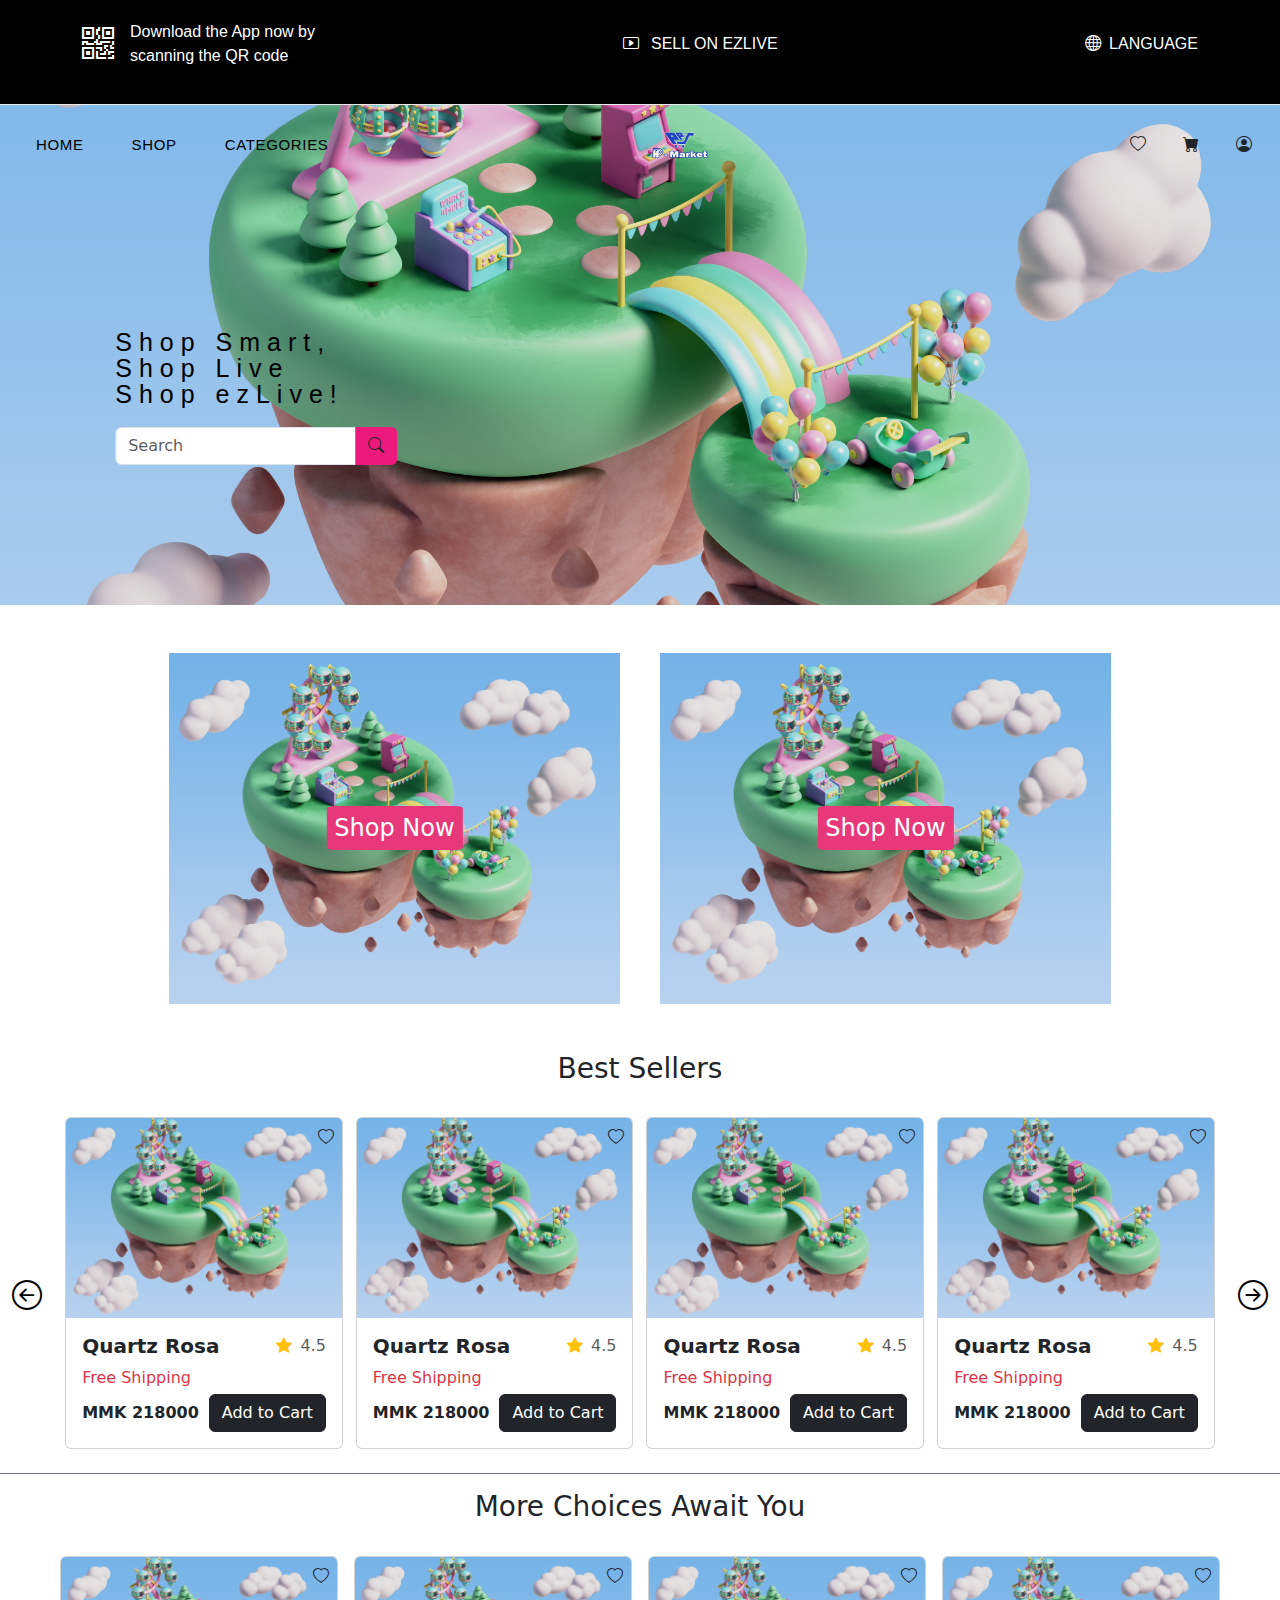
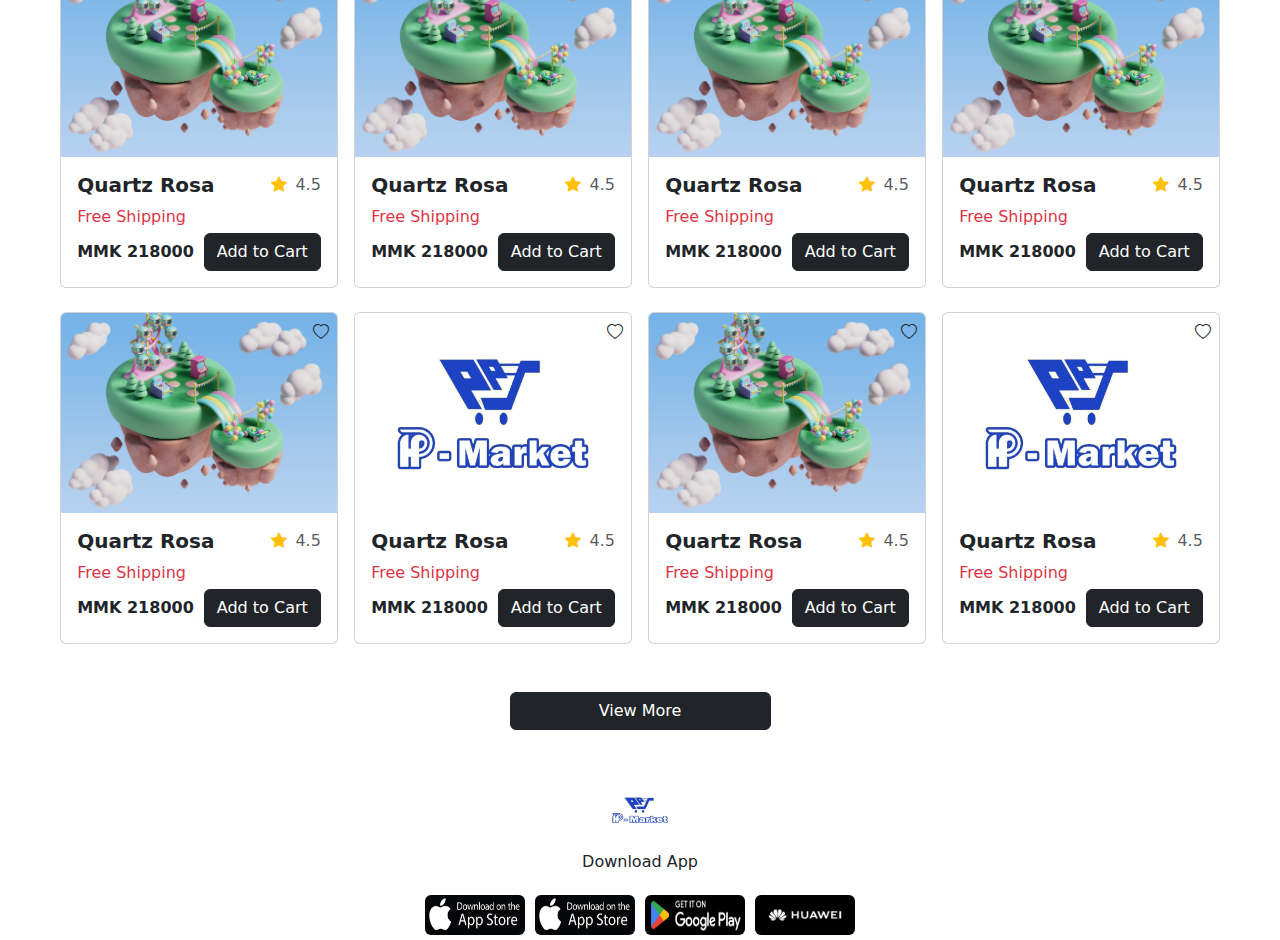
==== commit 14b1c4a1: "Day5 commit" ====
--- a/index.html
+++ b/index.html
@@ -130,19 +130,19 @@
     <div class="container mt-5">
       <div class="row justify-content-center">
         <div class="col-5 position-relative mx-2">
-          <div class="position-absolute top-50 start-50 translate-middle">
-            <h2 class="text-center fs-4 p-2 text-white" style="background-color: #E73879; border-radius: 5%;">
+          <div class="position-absolute top-50 start-50 translate-middle poster">
+            <a href="#" class="text-center fs-4 p-2 text-decoration-none">
               Shop Now
-            </h2>
+            </a>
           </div>
           <img src="profile1.jpg" alt="poster" class="img-fluid">
         </div>
 
         <div class="col-5 position-relative mx-2">
-          <div class="position-absolute top-50 start-50 translate-middle">
-            <h2 class="text-center fs-4 p-2 text-white" style="background-color: #E73879; border-radius: 5%;">
+          <div class="position-absolute top-50 start-50 translate-middle poster">
+            <a href="#" class="text-center fs-4 p-2 text-decoration-none">
               Shop Now
-            </h2>
+            </a>
           </div>
           <img src="profile1.jpg" alt="poster" class="img-fluid">
         </div>
@@ -153,11 +153,11 @@
 
     <!-- Best Sellers -->
     <div class="d-flex justify-content-center align-items-center mt-5">
-      <h2 class="text-center">
+      <h3 class="text-center fw-medium fs-3">
         Best Sellers
-      </h2>
-    </div>
-    <div class="container-fluid mt-4">
+      </h3>
+    </div>
+    <div class="container-fluid mt-4 border-bottom  border-secondary">
       <div class="row">
         <div class="col-md-12 d-flex justify-content-between align-items-center flex-wrap">
 
@@ -260,6 +260,224 @@
     </div>
 
     <!-- end Sellers -->
+
+    <!-- Choices -->
+    <div class="d-flex justify-content-center align-items-center mt-3">
+      <h3 class="text-center fw-medium fs-3">
+        More Choices Await You
+      </h3>
+    </div>
+
+    <div class="container mt-4">
+      <div class="row">
+        <div class="col-md-12 d-flex justify-content-between align-items-center flex-wrap">
+          <!--Product -->
+          <div class="col-md-2 d-flex flex-column align-items-center mx-4">
+            <div class="card mb-4">
+              <div class="position-absolute top-0 end-0 mx-2 my-2">
+                <i class="bi bi-heart"></i>
+              </div>
+              <img src="profile1.jpg" class="card-img-top" alt="Product Image">
+              <div class="card-body">
+                <div class="d-flex justify-content-between">
+                  <h5 class="card-title fw-semibold me-2">Quartz Rosa</h5>
+                  <span class="text-muted">
+                    <i class="bi bi-star-fill px-2" style="color:rgb(255 193 7);"></i>4.5
+                  </span>
+                </div>
+                <p class="text-danger fw-medium mb-1">Free Shipping</p>
+                <div class="d-flex justify-content-between align-items-center">
+                  <p class="text-dark fw-semibold my-auto" style="white-space: nowrap; margin-right: 10px;">MMK 218000</p>
+                  <button type="button" class="btn btn-dark card-button" style="white-space: nowrap;">Add to Cart</button>
+                </div>
+              </div>
+            </div>
+          </div>
+
+          <div class="col-md-2 d-flex flex-column align-items-center mx-4">
+            <div class="card mb-4">
+              <div class="position-absolute top-0 end-0 mx-2 my-2">
+                <i class="bi bi-heart"></i>
+              </div>
+              <img src="profile1.jpg" class="card-img-top" alt="Product Image">
+              <div class="card-body">
+                <div class="d-flex justify-content-between">
+                  <h5 class="card-title fw-semibold me-2">Quartz Rosa</h5>
+                  <span class="text-muted">
+                    <i class="bi bi-star-fill px-2" style="color:rgb(255 193 7);"></i>4.5
+                  </span>
+                </div>
+                <p class="text-danger fw-medium mb-1">Free Shipping</p>
+                <div class="d-flex justify-content-between align-items-center">
+                  <p class="text-dark fw-semibold my-auto" style="white-space: nowrap; margin-right: 10px;">MMK 218000</p>
+                  <button type="button" class="btn btn-dark card-button" style="white-space: nowrap;">Add to Cart</button>
+                </div>
+              </div>
+            </div>
+          </div>
+
+          <div class="col-md-2 d-flex flex-column align-items-center mx-4">
+            <div class="card mb-4">
+              <div class="position-absolute top-0 end-0 mx-2 my-2">
+                <i class="bi bi-heart"></i>
+              </div>
+              <img src="profile1.jpg" class="card-img-top" alt="Product Image">
+              <div class="card-body">
+                <div class="d-flex justify-content-between">
+                  <h5 class="card-title fw-semibold me-2">Quartz Rosa</h5>
+                  <span class="text-muted">
+                    <i class="bi bi-star-fill px-2" style="color:rgb(255 193 7);"></i>4.5
+                  </span>
+                </div>
+                <p class="text-danger fw-medium mb-1">Free Shipping</p>
+                <div class="d-flex justify-content-between align-items-center">
+                  <p class="text-dark fw-semibold my-auto" style="white-space: nowrap; margin-right: 10px;">MMK 218000</p>
+                  <button type="button" class="btn btn-dark card-button" style="white-space: nowrap;">Add to Cart</button>
+                </div>
+              </div>
+            </div>
+          </div>
+
+          <div class="col-md-2 d-flex flex-column align-items-center mx-4">
+            <div class="card mb-4">
+              <div class="position-absolute top-0 end-0 mx-2 my-2">
+                <i class="bi bi-heart"></i>
+              </div>
+              <img src="profile1.jpg" class="card-img-top" alt="Product Image">
+              <div class="card-body">
+                <div class="d-flex justify-content-between">
+                  <h5 class="card-title fw-semibold me-2">Quartz Rosa</h5>
+                  <span class="text-muted">
+                    <i class="bi bi-star-fill px-2" style="color:rgb(255 193 7);"></i>4.5
+                  </span>
+                </div>
+                <p class="text-danger fw-medium mb-1">Free Shipping</p>
+                <div class="d-flex justify-content-between align-items-center">
+                  <p class="text-dark fw-semibold my-auto" style="white-space: nowrap; margin-right: 10px;">MMK 218000</p>
+                  <button type="button" class="btn btn-dark card-button" style="white-space: nowrap;">Add to Cart</button>
+                </div>
+              </div>
+            </div>
+          </div>
+            <!--Product -->
+            <!-- Add More Products Here -->
+            <div class="col-md-2 d-flex flex-column align-items-center mx-4">
+              <div class="card mb-4">
+                <div class="position-absolute top-0 end-0 mx-2 my-2">
+                  <i class="bi bi-heart"></i>
+                </div>
+                <img src="profile1.jpg" class="card-img-top" alt="Product Image">
+                <div class="card-body">
+                  <div class="d-flex justify-content-between">
+                    <h5 class="card-title fw-semibold me-2">Quartz Rosa</h5>
+                    <span class="text-muted">
+                      <i class="bi bi-star-fill px-2" style="color:rgb(255 193 7);"></i>4.5
+                    </span>
+                  </div>
+                  <p class="text-danger fw-medium mb-1">Free Shipping</p>
+                  <div class="d-flex justify-content-between align-items-center">
+                    <p class="text-dark fw-semibold my-auto" style="white-space: nowrap; margin-right: 10px;">MMK 218000</p>
+                    <button type="button" class="btn btn-dark card-button" style="white-space: nowrap;">Add to Cart</button>
+                  </div>
+                </div>
+              </div>
+            </div>
+
+            <div class="col-md-2 d-flex flex-column align-items-center mx-4">
+              <div class="card mb-4">
+                <div class="position-absolute top-0 end-0 mx-2 my-2">
+                  <i class="bi bi-heart"></i>
+                </div>
+                <img src="Logo.png" class="card-img-top" alt="Product Image">
+                <div class="card-body">
+                  <div class="d-flex justify-content-between">
+                    <h5 class="card-title fw-semibold me-2">Quartz Rosa</h5>
+                    <span class="text-muted">
+                      <i class="bi bi-star-fill px-2" style="color:rgb(255 193 7);"></i>4.5
+                    </span>
+                  </div>
+                  <p class="text-danger fw-medium mb-1">Free Shipping</p>
+                  <div class="d-flex justify-content-between align-items-center">
+                    <p class="text-dark fw-semibold my-auto" style="white-space: nowrap; margin-right: 10px;">MMK 218000</p>
+                    <button type="button" class="btn btn-dark card-button" style="white-space: nowrap;">Add to Cart</button>
+                  </div>
+                </div>
+              </div>
+            </div>
+
+            <div class="col-md-2 d-flex flex-column align-items-center mx-4">
+              <div class="card mb-4">
+                <div class="position-absolute top-0 end-0 mx-2 my-2">
+                  <i class="bi bi-heart"></i>
+                </div>
+                <img src="profile1.jpg" class="card-img-top" alt="Product Image">
+                <div class="card-body">
+                  <div class="d-flex justify-content-between">
+                    <h5 class="card-title fw-semibold me-2">Quartz Rosa</h5>
+                    <span class="text-muted">
+                      <i class="bi bi-star-fill px-2" style="color:rgb(255 193 7);"></i>4.5
+                    </span>
+                  </div>
+                  <p class="text-danger fw-medium mb-1">Free Shipping</p>
+                  <div class="d-flex justify-content-between align-items-center">
+                    <p class="text-dark fw-semibold my-auto" style="white-space: nowrap; margin-right: 10px;">MMK 218000</p>
+                    <button type="button" class="btn btn-dark card-button" style="white-space: nowrap;">Add to Cart</button>
+                  </div>
+                </div>
+              </div>
+            </div>
+
+            <div class="col-md-2 d-flex flex-column align-items-center mx-4">
+              <div class="card mb-4">
+                <div class="position-absolute top-0 end-0 mx-2 my-2">
+                  <i class="bi bi-heart"></i>
+                </div>
+                <img src="Logo.png" class="card-img-top" alt="Product Image">
+                <div class="card-body">
+                  <div class="d-flex justify-content-between">
+                    <h5 class="card-title fw-semibold me-2">Quartz Rosa</h5>
+                    <span class="text-muted">
+                      <i class="bi bi-star-fill px-2" style="color:rgb(255 193 7);"></i>4.5
+                    </span>
+                  </div>
+                  <p class="text-danger fw-medium mb-1">Free Shipping</p>
+                  <div class="d-flex justify-content-between align-items-center">
+                    <p class="text-dark fw-semibold my-auto" style="white-space: nowrap; margin-right: 10px;">MMK 218000</p>
+                    <button type="button" class="btn btn-dark card-button" style="white-space: nowrap;">Add to Cart</button>
+                  </div>
+                </div>
+              </div>
+            </div>
+
+        </div>
+                   <!-- View More Button -->
+          <div class="d-grid gap-2 col-3 mx-auto mt-4">
+            <button class="btn btn-dark card-button" type="button">View More</button>
+          </div>
+      </div>
+    </div>
+    <!-- end Choices -->
+
+    <footer>
+      <div class="container">
+        <div class="row">
+          <div class="d-flex justify-content-center align-items-center mt-5">
+            <img src="Logo.png" alt="" width="80" height="64">
+          </div>
+          <div class="d-flex justify-content-center align-items-center mt-2">
+            <p class="text-center fs-6 fw-medium">
+              Download App
+            </p>
+        </div>
+        <div class="justify-content-center d-flex footer-icons">
+          <a href="#"><img src="img/appstoreblack.png" class="rounded" alt="Android"></a>
+          <a href="#"><img src="img/appstoreblack.png" class="rounded" alt="Android"></a>
+          <a href="#"><img src="img/googleblack.png" class="rounded" alt="Android"></a>
+          <a href="#"><img src="img/huawei-logo.jpg" class="rounded" alt="Android"></a>
+        </div>
+      </div>
+    </footer>
+
 
     <script src="https://cdn.jsdelivr.net/npm/bootstrap@5.3.3/dist/js/bootstrap.bundle.min.js"
       integrity="sha384-YvpcrYf0tY3lHB60NNkmXc5s9fDVZLESaAA55NDzOxhy9GkcIdslK1eN7N6jIeHz"
--- a/style.css
+++ b/style.css
@@ -84,10 +84,45 @@
 }
 
 .slider-arrow:hover{
+    color: #5b16c2;
+}
+
+.poster a{
+    color: #fff;
+    background-color: #E73879; 
+    border-radius: 5%;
+}
+.poster a:hover{
+    background-color: #fff;
     color: #ef1ad6;
+    transition: all 0.5s ease-in-out;
 }
 
 .card-button:hover{
     color: #000;
     background-color: floralwhite;
+    transition: all 0.5s ease-in-out;
 }
+
+.card img {
+    width: 100%;
+    height: 200px; /* Set a fixed height */
+    object-fit: cover; /* Ensure the image covers the area without distortion */
+}
+
+.footer-icons img{
+    width: 100px; 
+    height: 40px; 
+    border: none;
+    margin: 5px;
+}
+
+.footer-icons a{
+    cursor: pointer;
+
+}
+
+.footer-icons img:hover{
+    border: 1px solid;
+    transition: all 0.5s ease-in-out;
+}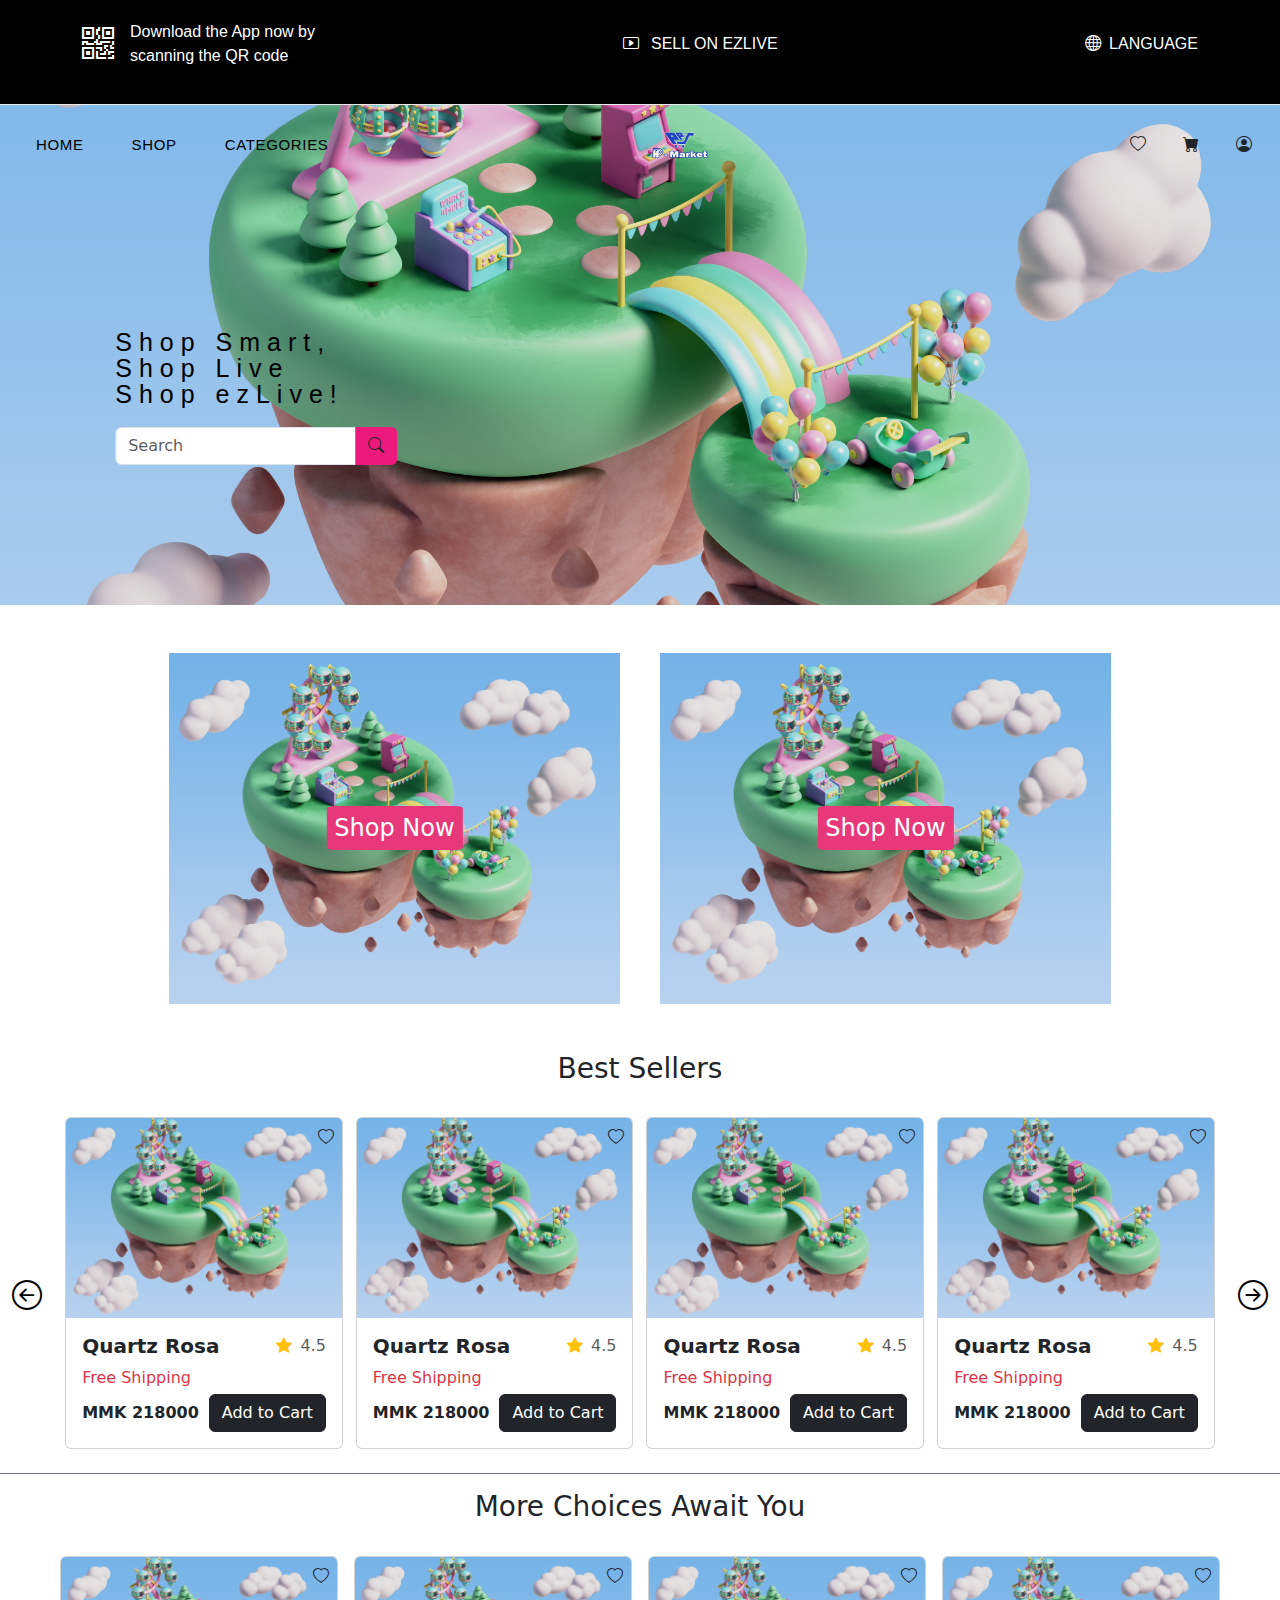
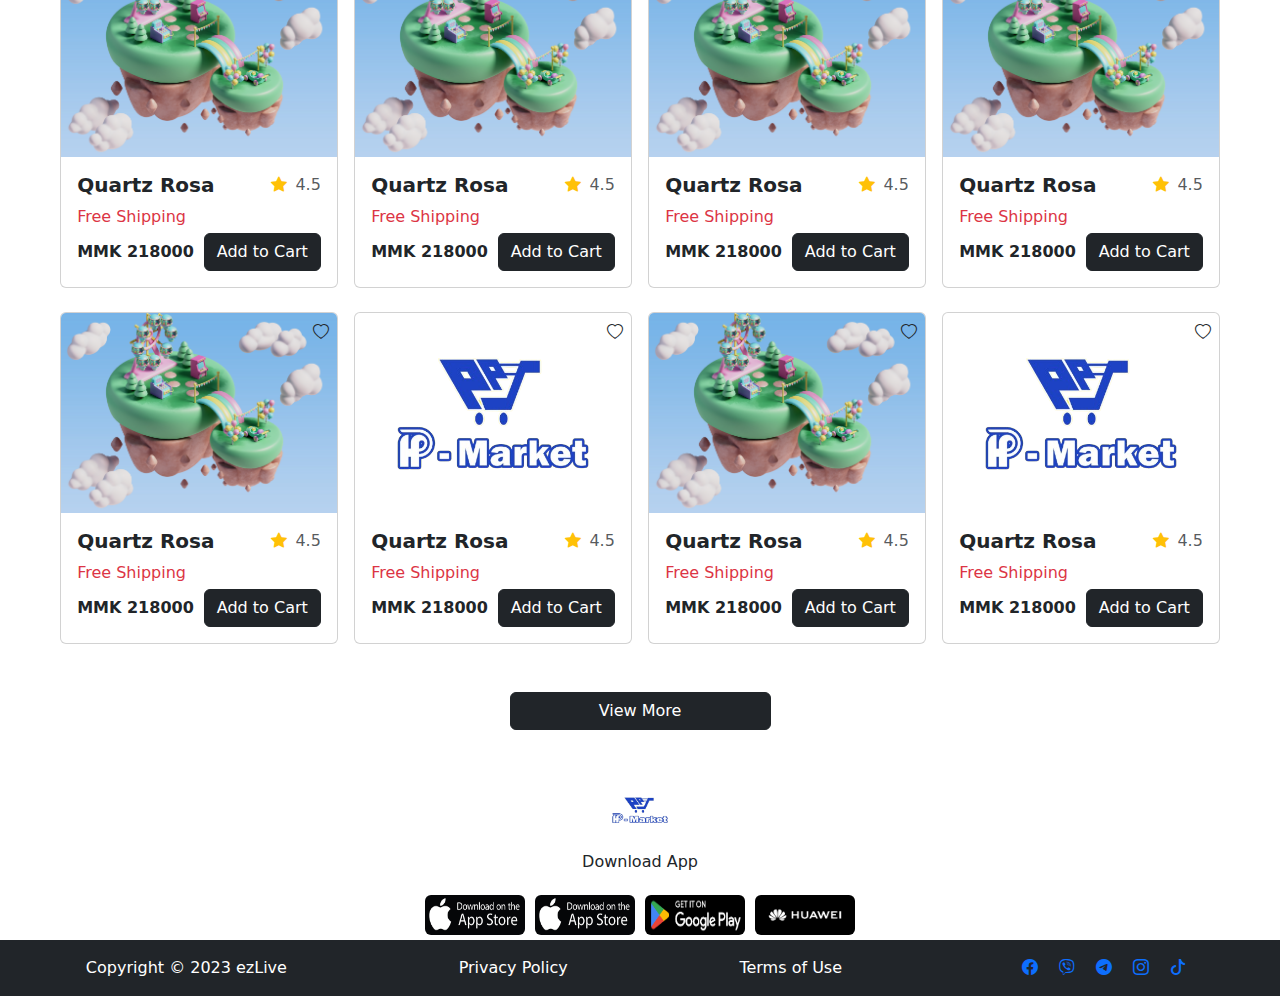
==== commit 3ddbe37b: "Day6 Commit" ====
--- a/index.html
+++ b/index.html
@@ -12,6 +12,8 @@
     <link href="https://cdn.jsdelivr.net/npm/bootstrap-icons/font/bootstrap-icons.css" rel="stylesheet">
     <!-- css_link -->
     <link rel="stylesheet" type="text/css" href="style.css">
+    <!-- fontawesome_link -->
+    <link href="https://cdnjs.cloudflare.com/ajax/libs/font-awesome/6.4.0/css/all.min.css" rel="stylesheet">
   </head>
 
   <body>
@@ -80,51 +82,6 @@
     </div>
     <!-- background image container -->
 
-    <!-- Exploer Sport start -->
-    <!-- Exploer Sport start -->
-    <!-- <div class="d-flex justify-content-center align-items-center mt-3">
-        <h2 class="text-center">
-          Explore Sports
-        </h2>
-      </div>
-  
-      <div class="container mt-2 ">
-        <div class="row justify-content-center">          left-arrow -->
-
-    <!-- Centered Icon -->
-    <!-- <div class="d-flex justify-content-center mb-3 mt-5">
-              <div class="slider-arrow d-flex justify-content-center align-items-center">
-                <i class="bi bi-arrow-left-circle"></i>
-              </div>
-              <span class="first_icon px-2">
-                <img src="profile1.jpg" alt="">
-              </span>
-              <span class="first_icon px-2">
-                <img src="Logo.png" alt="">
-              </span>
-              <span class="first_icon px-2">
-                <img src="profile1.jpg" alt="">
-              </span>
-              <span class="first_icon px-2">
-                <img src="Logo.png" alt="">
-              </span>
-              <span class="first_icon px-2">
-                <img src="profile1.jpg" alt="">
-              </span>
-              <span class="first_icon px-2">
-                <img src="Logo.png" alt="">
-              </span>
-              <span class="first_icon px-2">
-                <img src="profile1.jpg" alt="">
-              </span>
-              <div class="slider-arrow d-flex justify-content-center align-items-center">
-                <i class="bi bi-arrow-right-circle"></i>
-              </div>
-            </div>
-          </div>
-        </div>
-      </div> -->
-    <!-- Exploer Sport start -->
 
     <!-- poster -->
     <div class="container mt-5">
@@ -458,8 +415,9 @@
     </div>
     <!-- end Choices -->
 
+      
     <footer>
-      <div class="container">
+      <div class="container-fluid px-0">
         <div class="row">
           <div class="d-flex justify-content-center align-items-center mt-5">
             <img src="Logo.png" alt="" width="80" height="64">
@@ -476,6 +434,29 @@
           <a href="#"><img src="img/huawei-logo.jpg" class="rounded" alt="Android"></a>
         </div>
       </div>
+
+      <div class="bg-dark text-white w-100 px-0">
+        <div class="d-flex justify-content-around align-items-center py-3 mx-0 w-100">
+          <div class="fw-medium mx-0 align-items-center">
+            Copyright &copy; 2023 ezLive
+          </div>
+          <div class="fw-medium mx-0 align-items-center">
+            <a href="#" class="text-decoration-none text-white">Privacy Policy</a>
+          </div>
+          <div class="fw-medium mx-0 align-items-center">
+            <a href="#" class="text-decoration-none text-white">Terms of Use</a>
+          </div>
+          <div class="text-end">
+            <a href="#"><i class="bi bi-facebook px-2" aria-label="Wishlist"></i></a>
+            <a href="#"><i class="fa-brands fa-viber px-2"></i></a>
+            <a href="#"><i class="bi bi-telegram px-2" aria-label="Profile"></i></a>
+            <a href="#"><i class="bi bi-instagram px-2" aria-label="Profile"></i></a>
+            <a href="#"><i class="bi bi-tiktok px-2" aria-label="Profile"></i></a>
+          </div>
+        </div>
+      </div>
+      
+
     </footer>
 
 
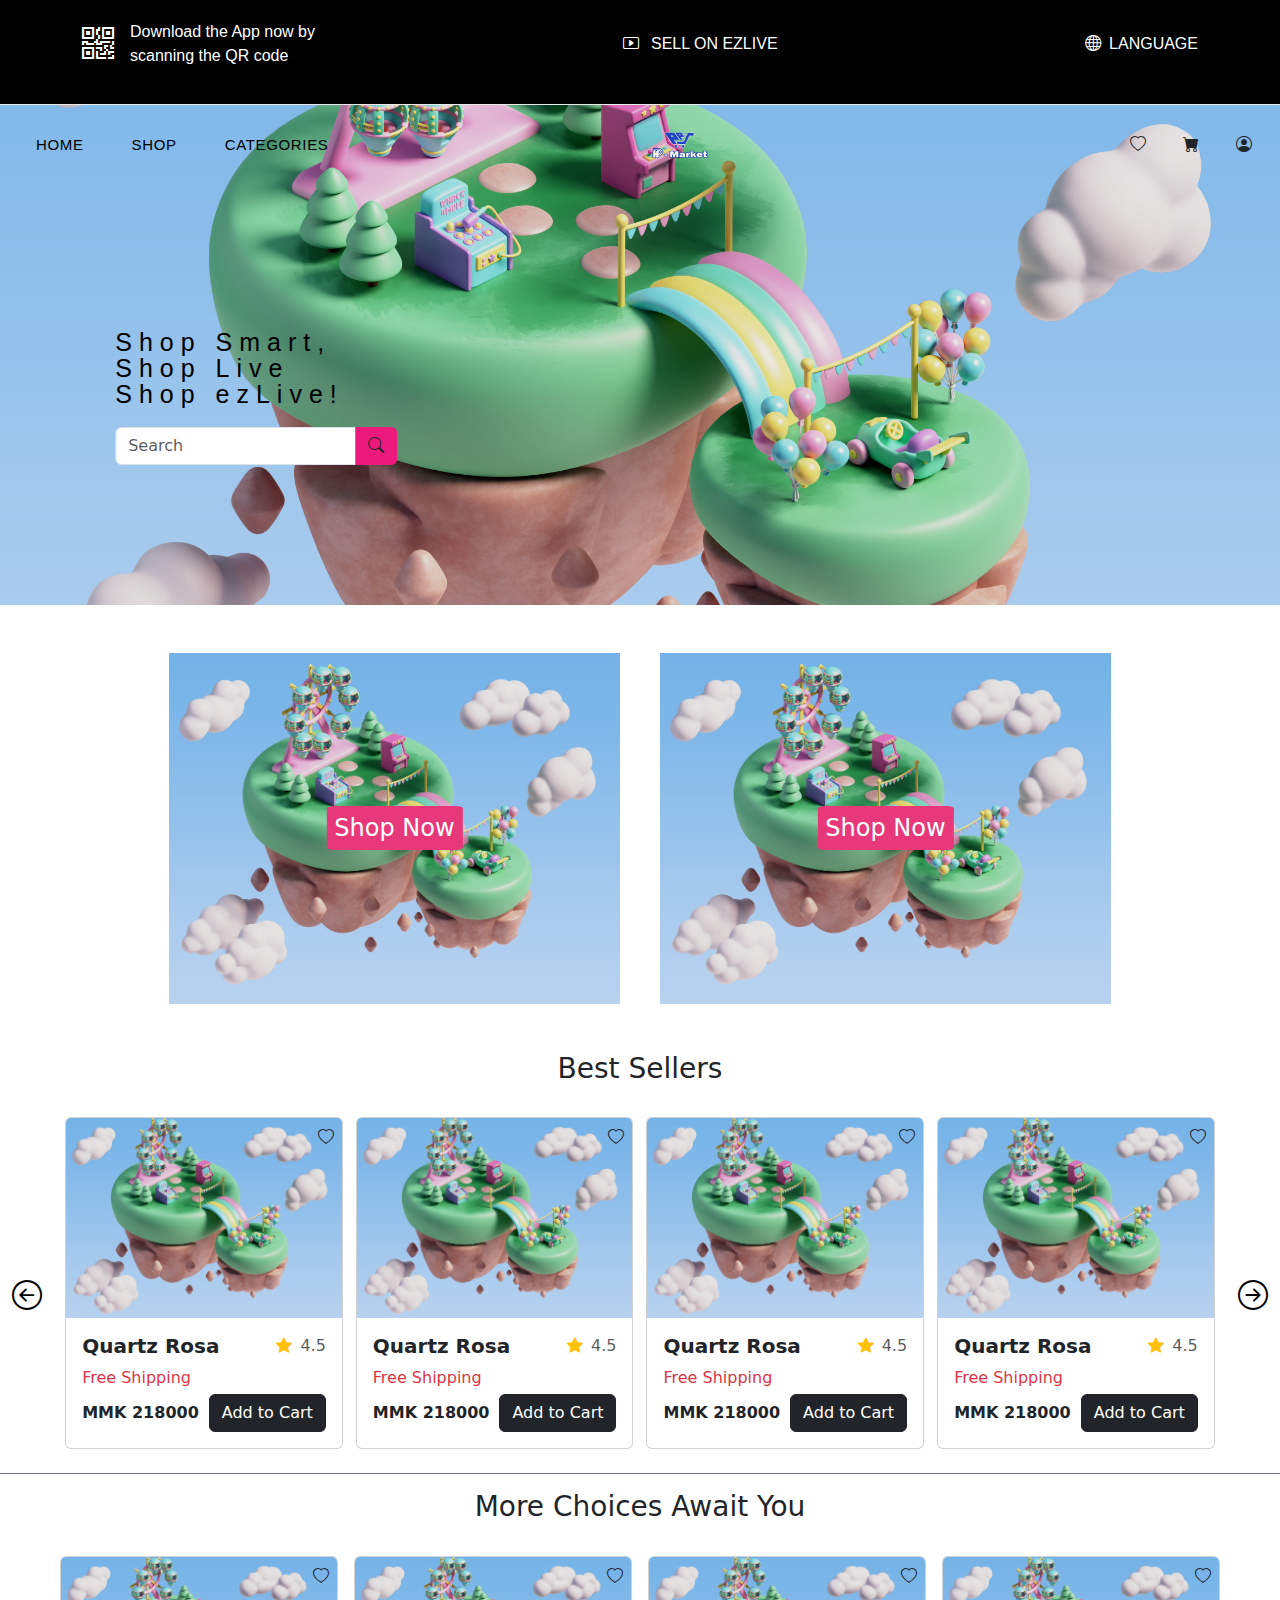
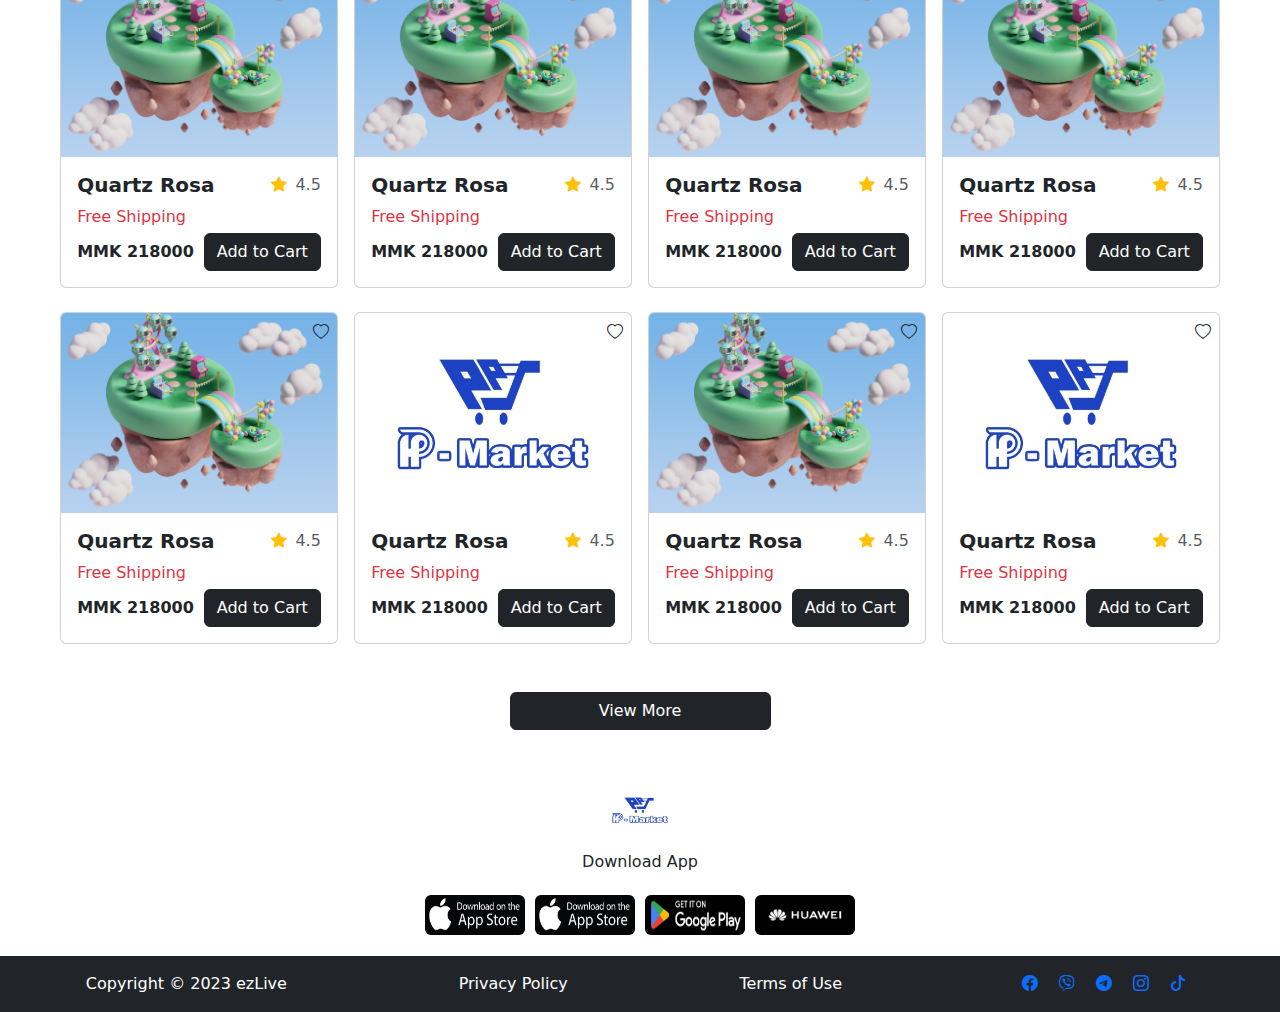
==== commit 2769a531: "Day6 Commit" ====
--- a/index.html
+++ b/index.html
@@ -435,7 +435,7 @@
         </div>
       </div>
 
-      <div class="bg-dark text-white w-100 px-0">
+      <div class="bg-dark text-white w-100 px-0 mt-3">
         <div class="d-flex justify-content-around align-items-center py-3 mx-0 w-100">
           <div class="fw-medium mx-0 align-items-center">
             Copyright &copy; 2023 ezLive
